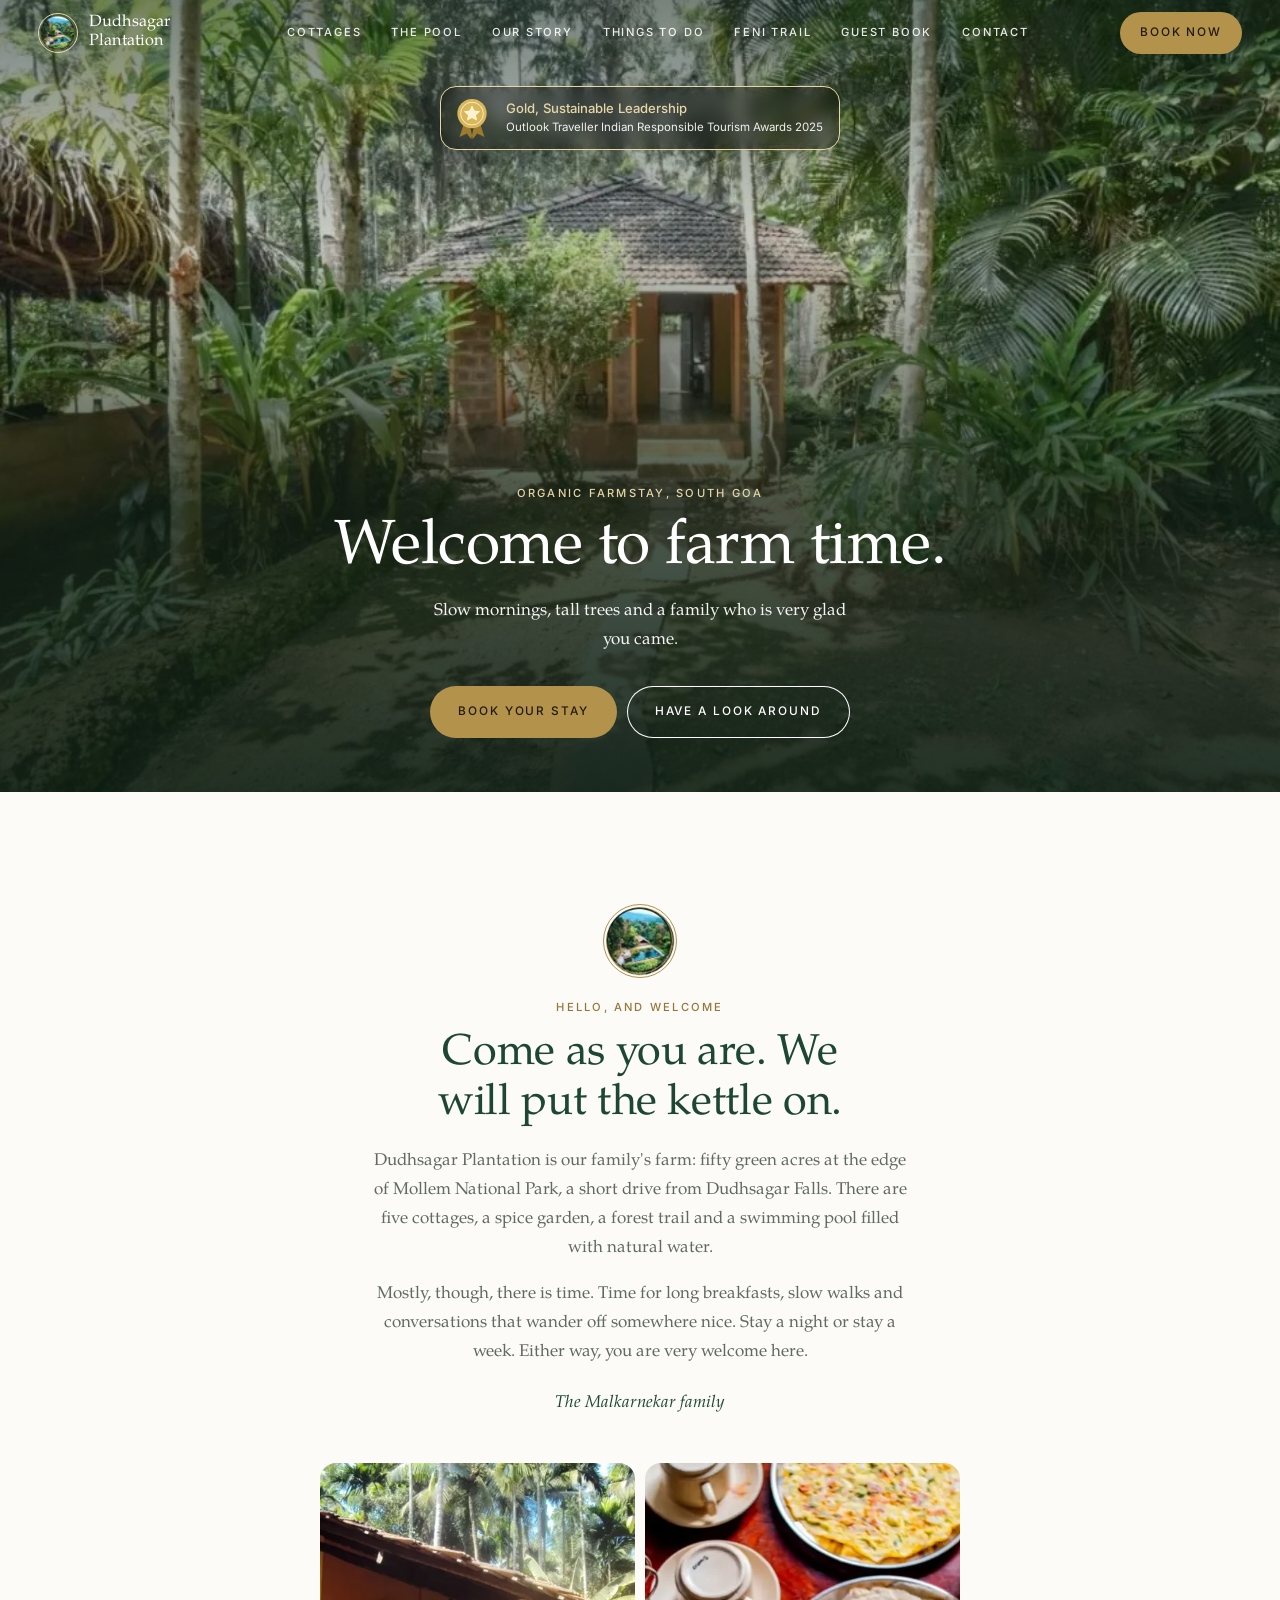
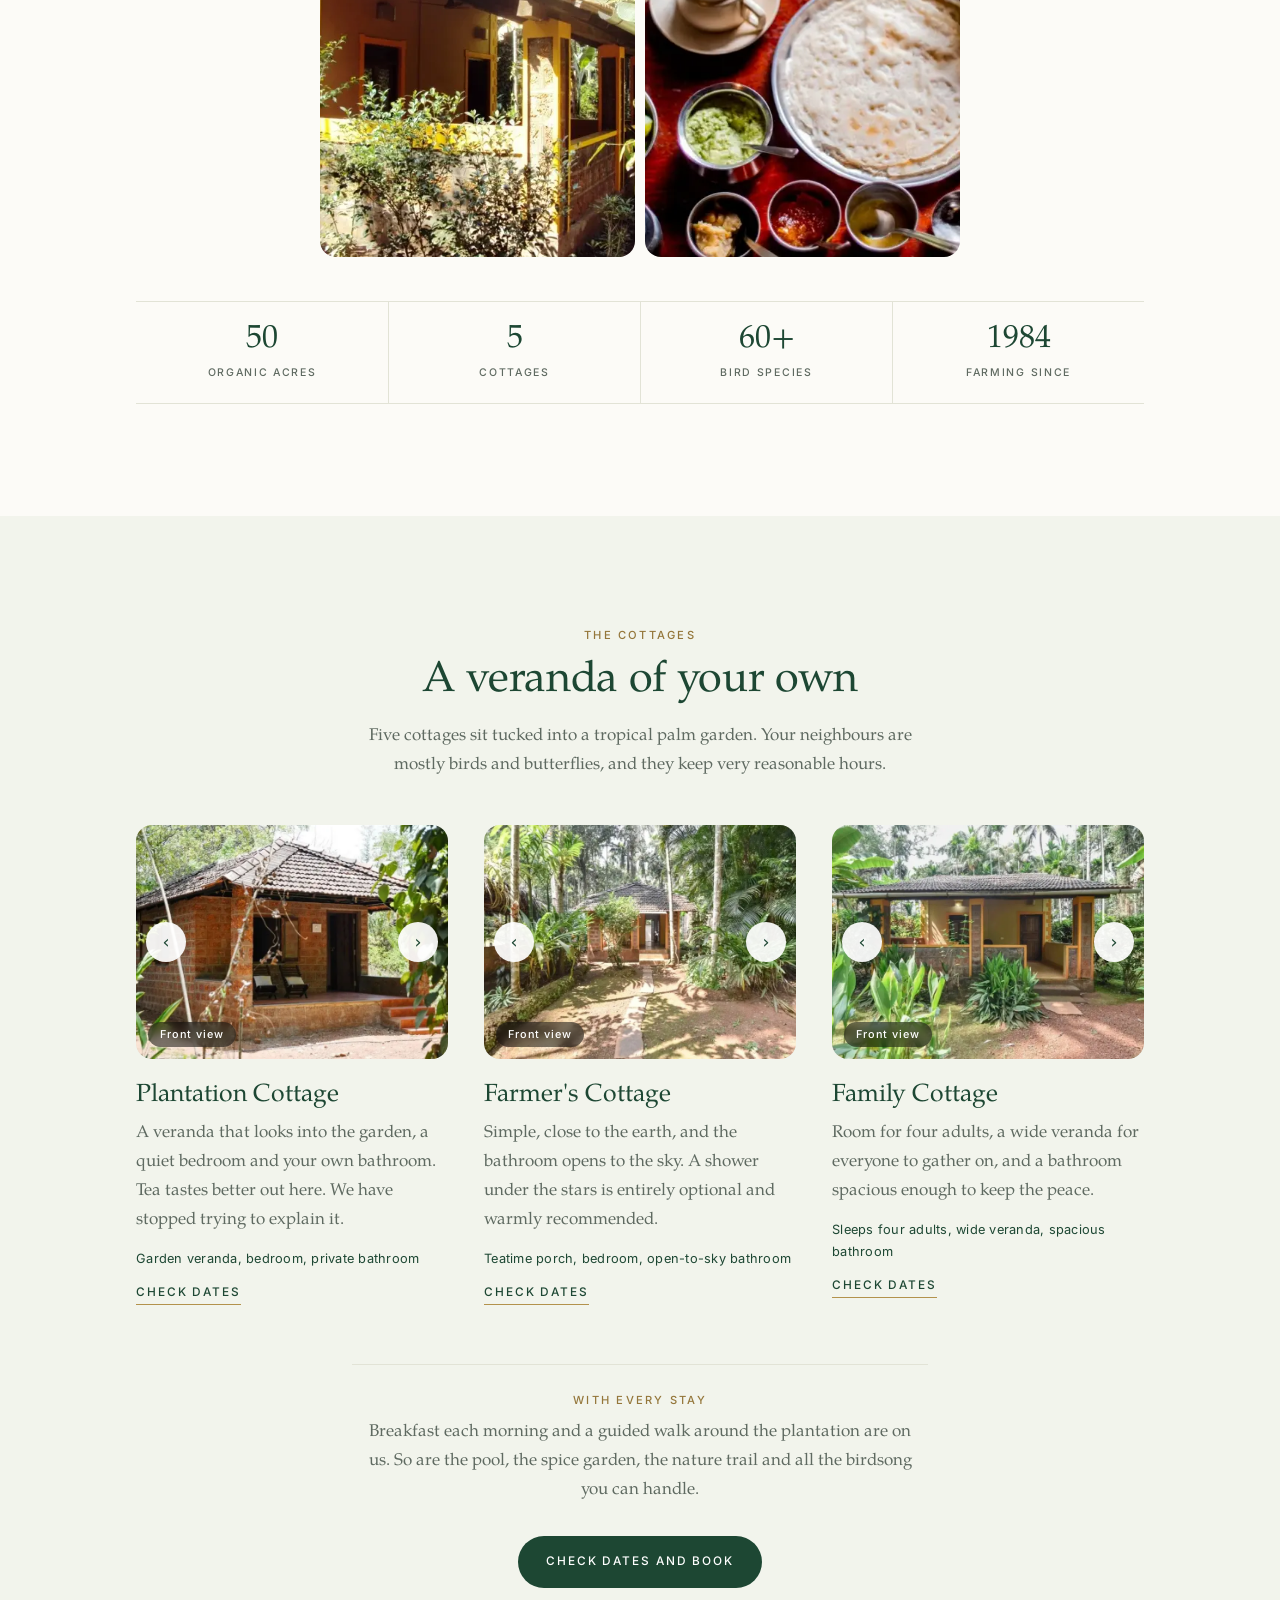
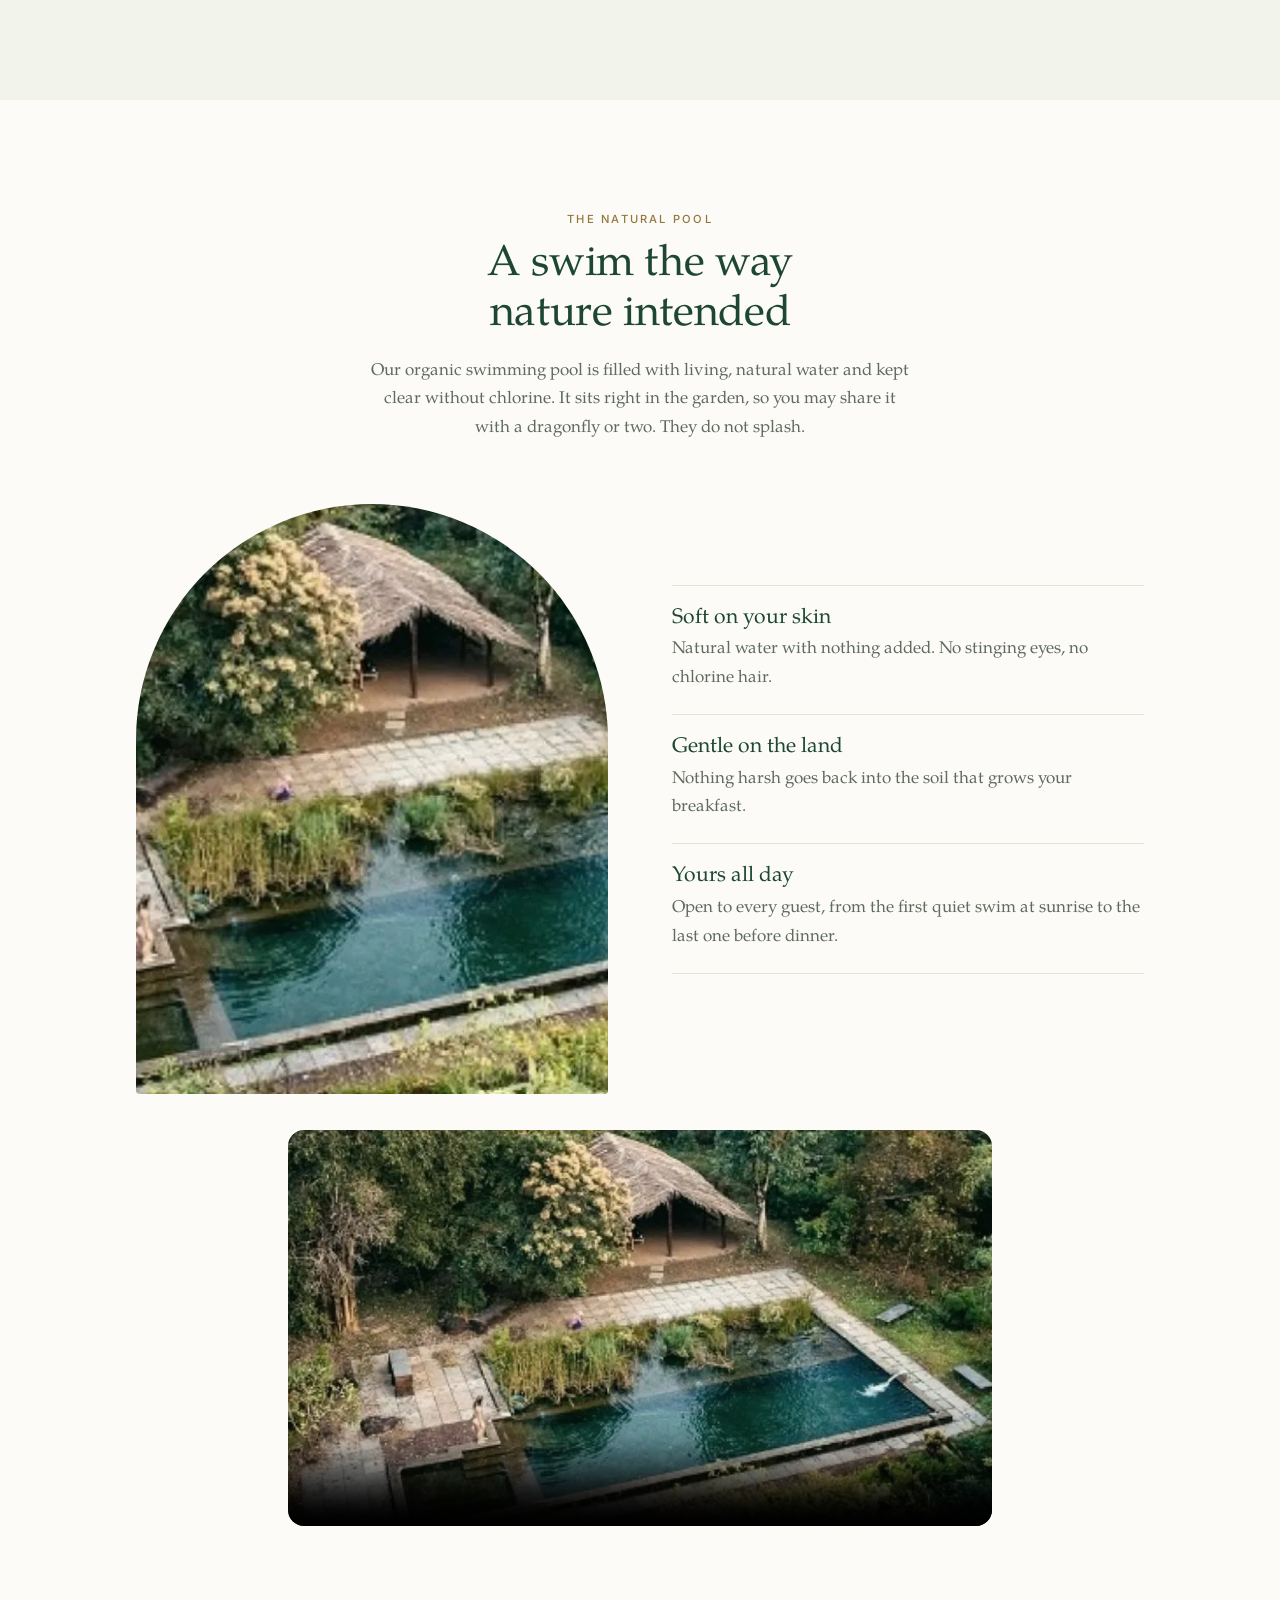
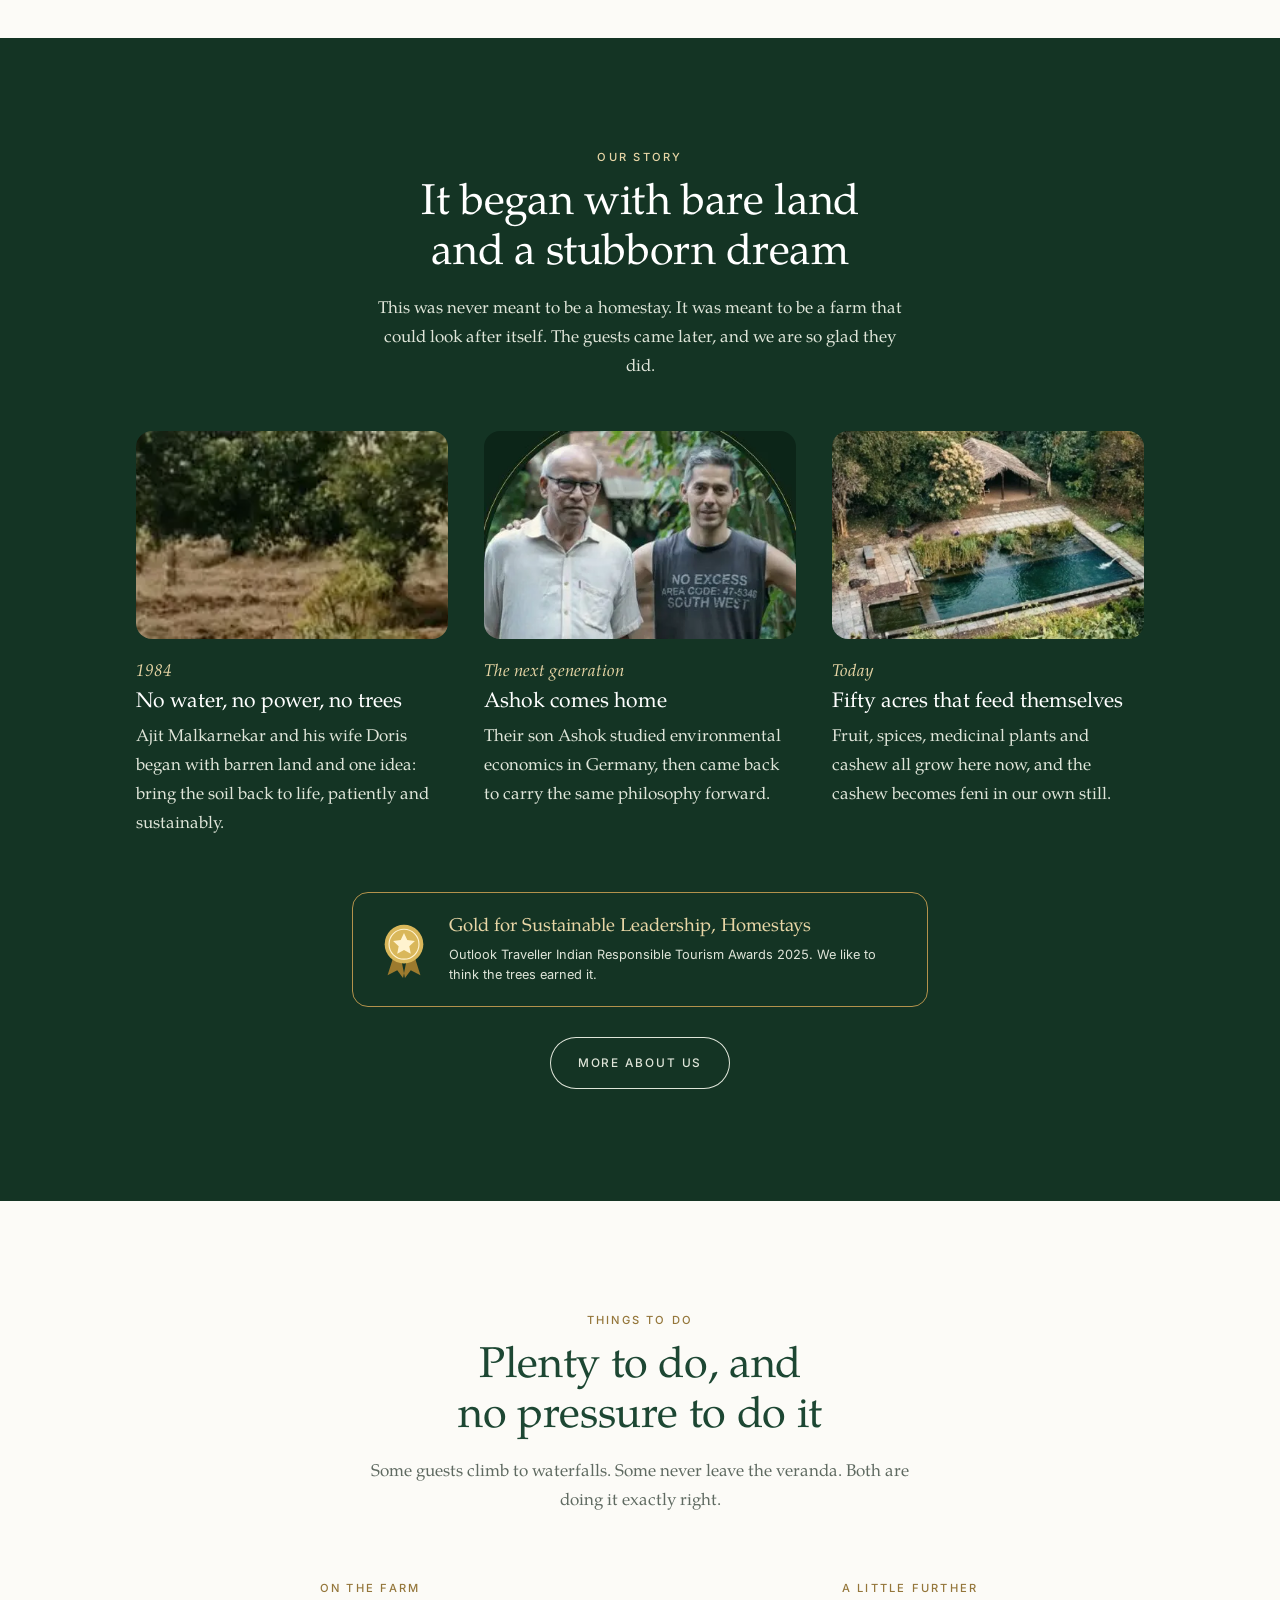
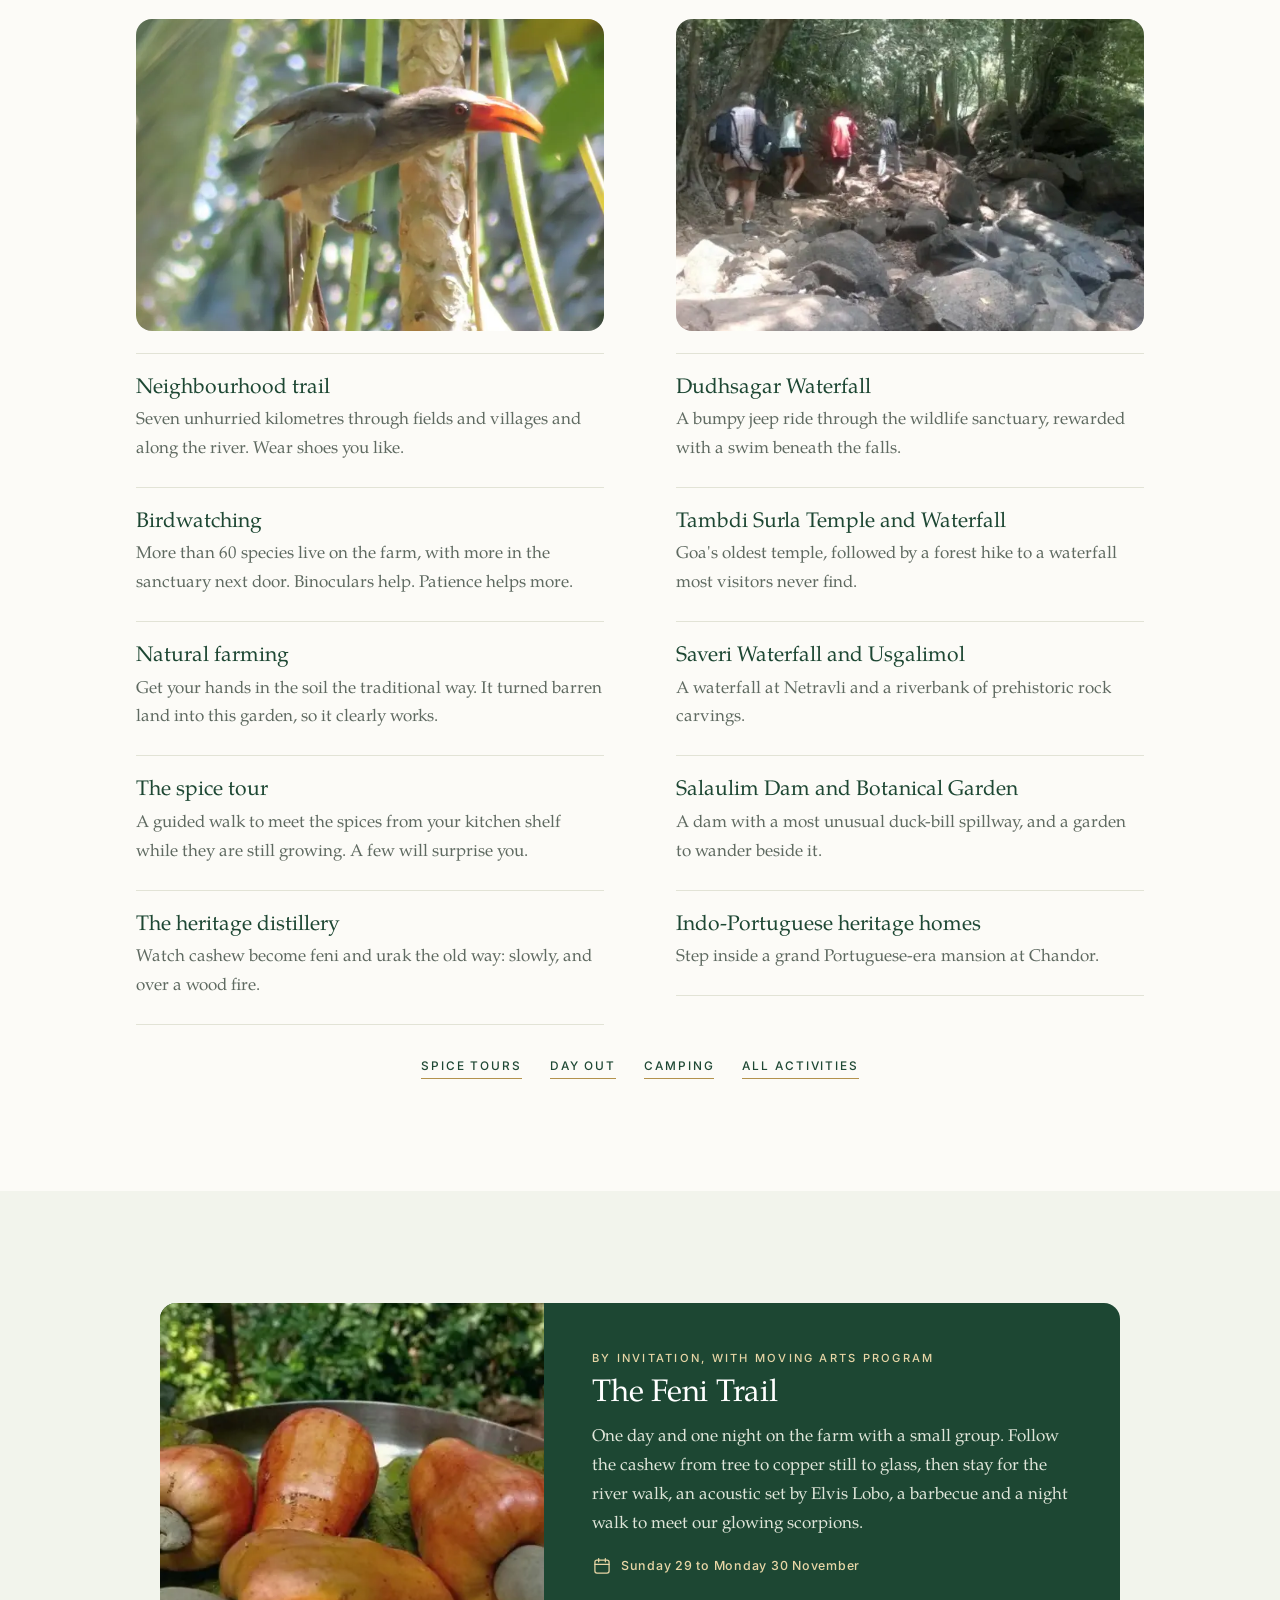
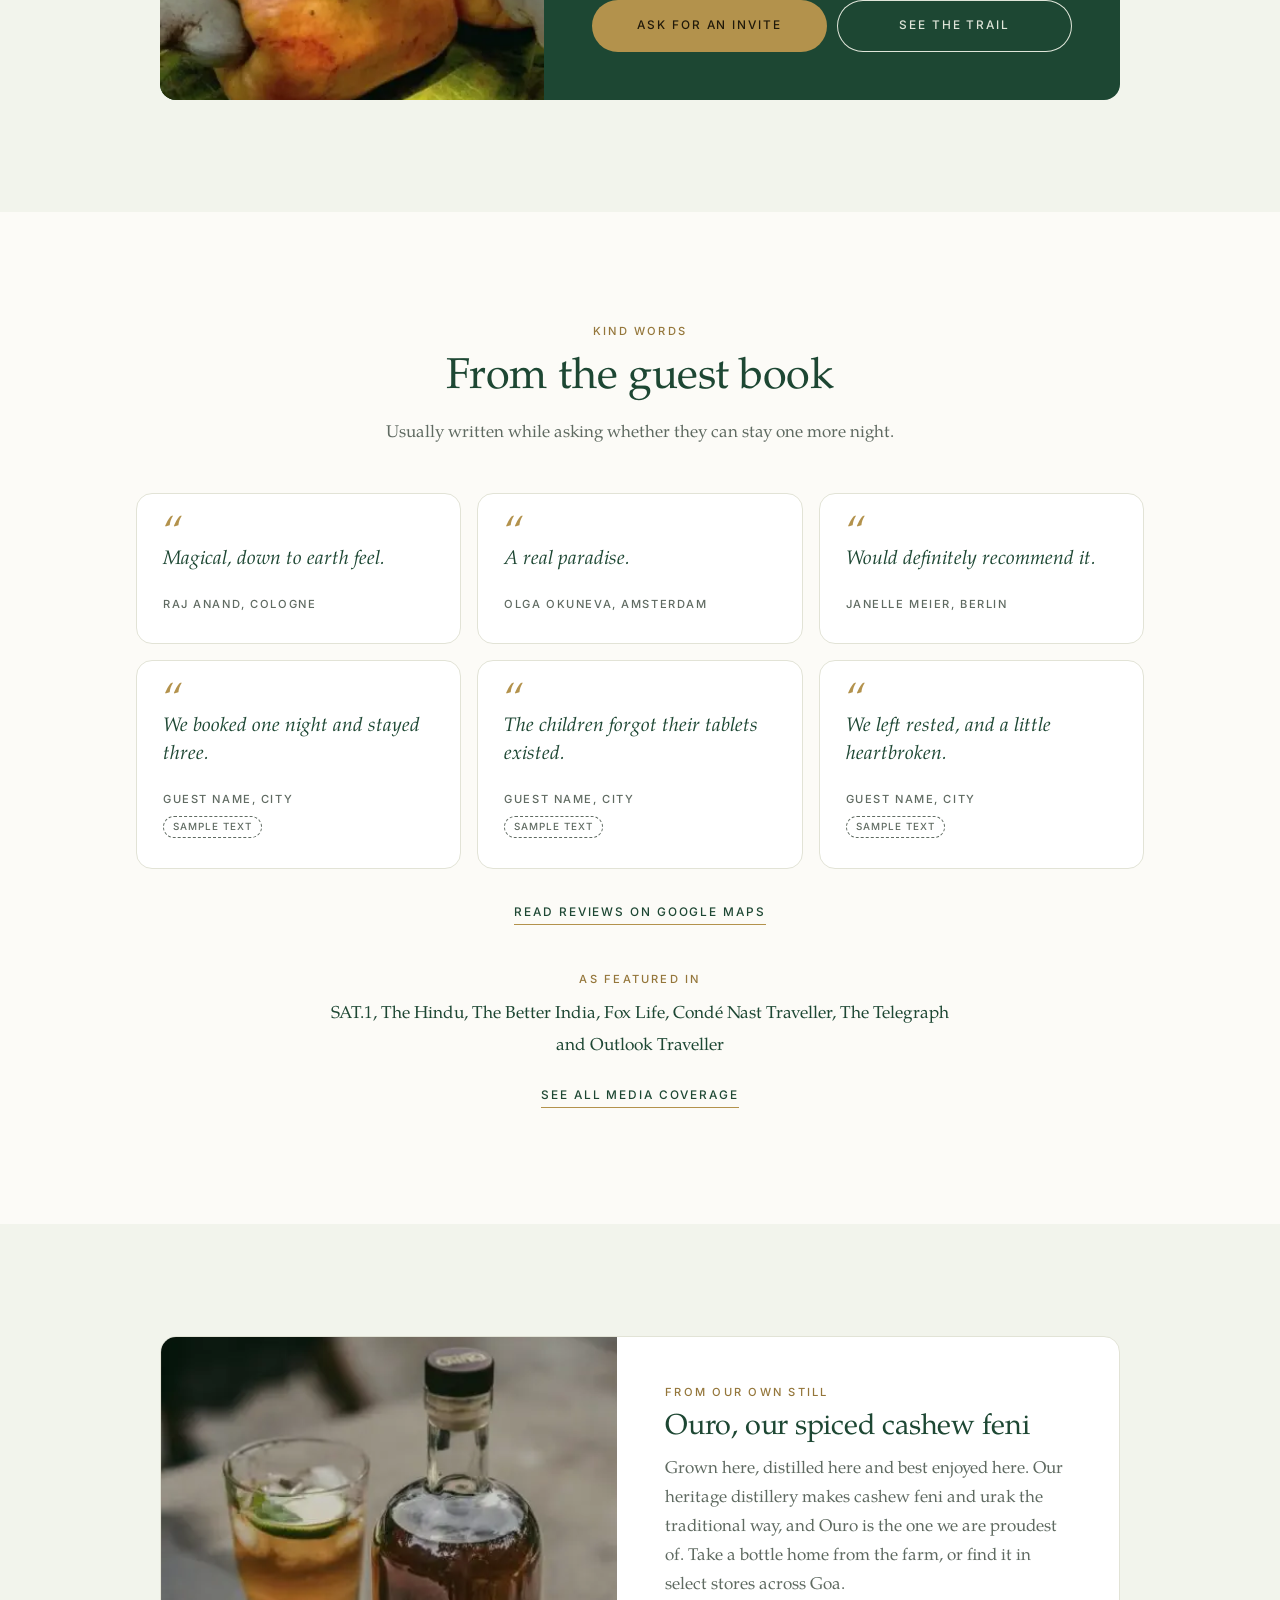
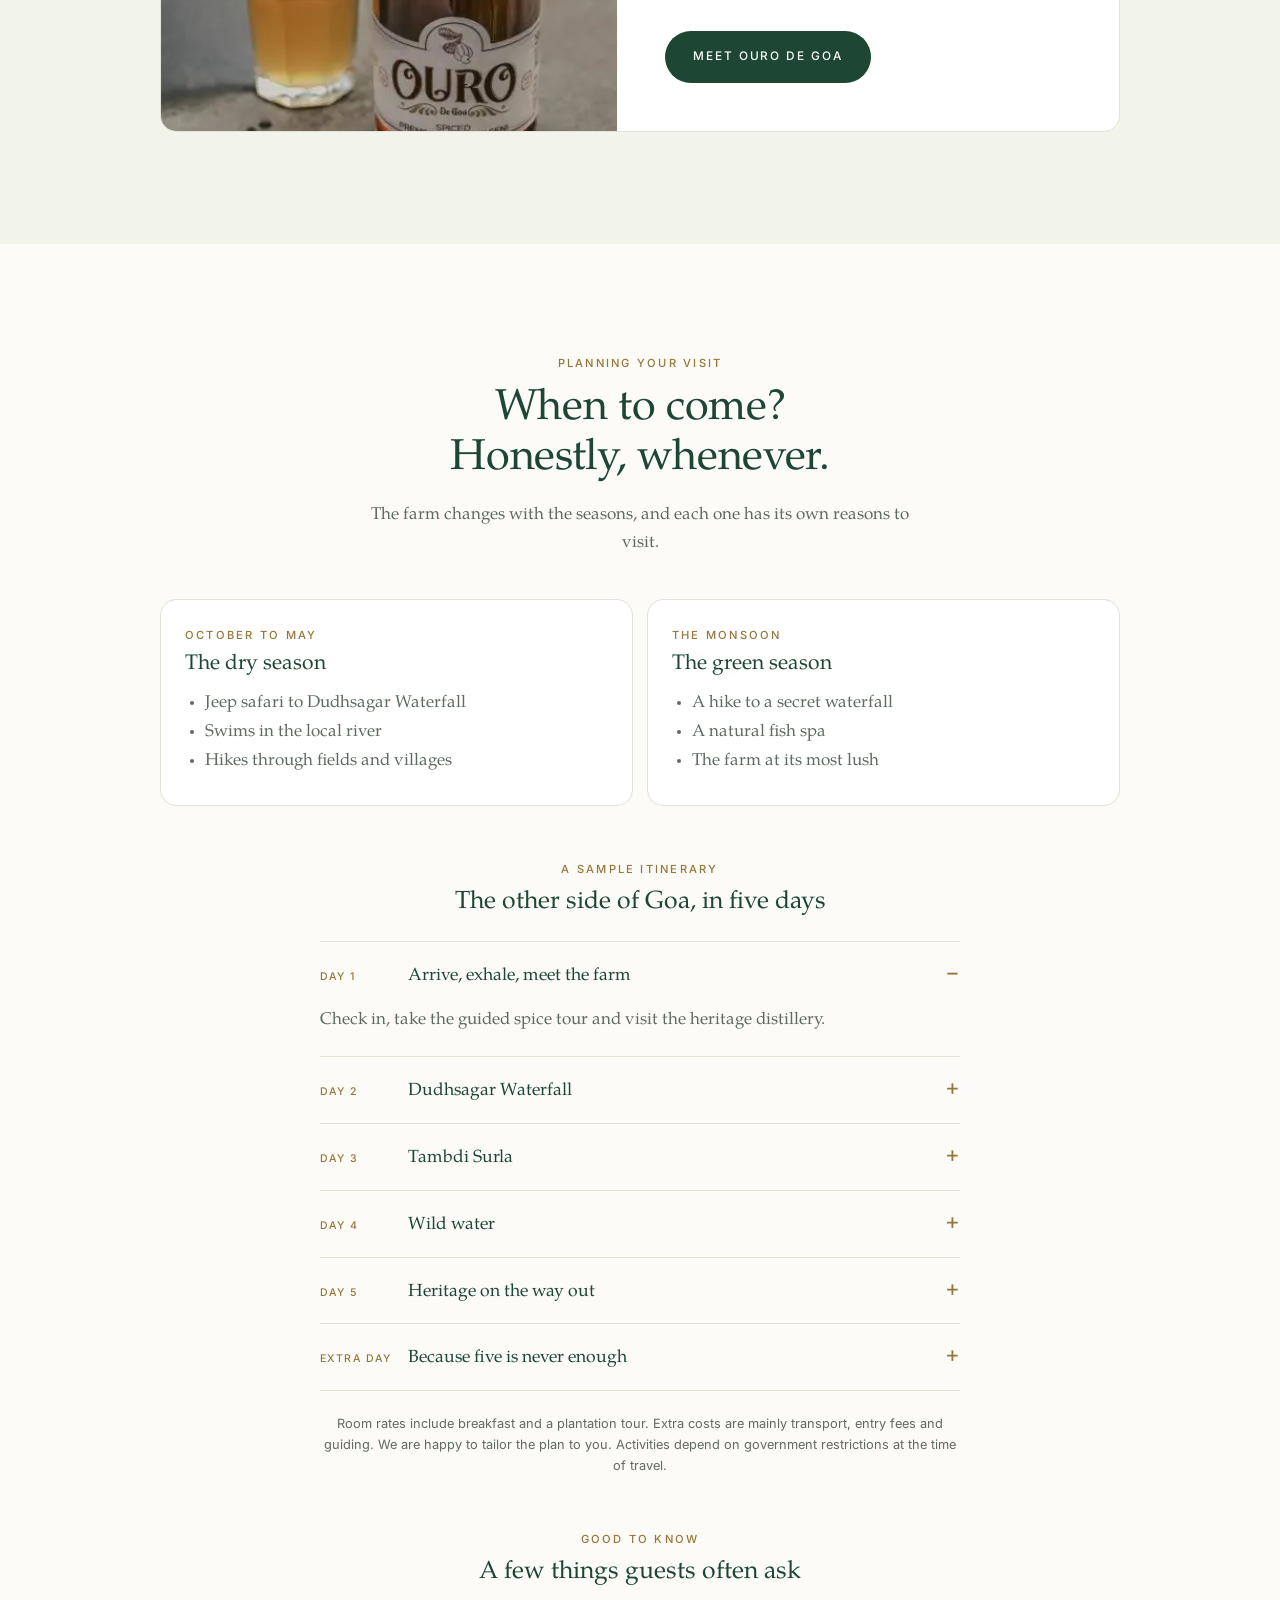
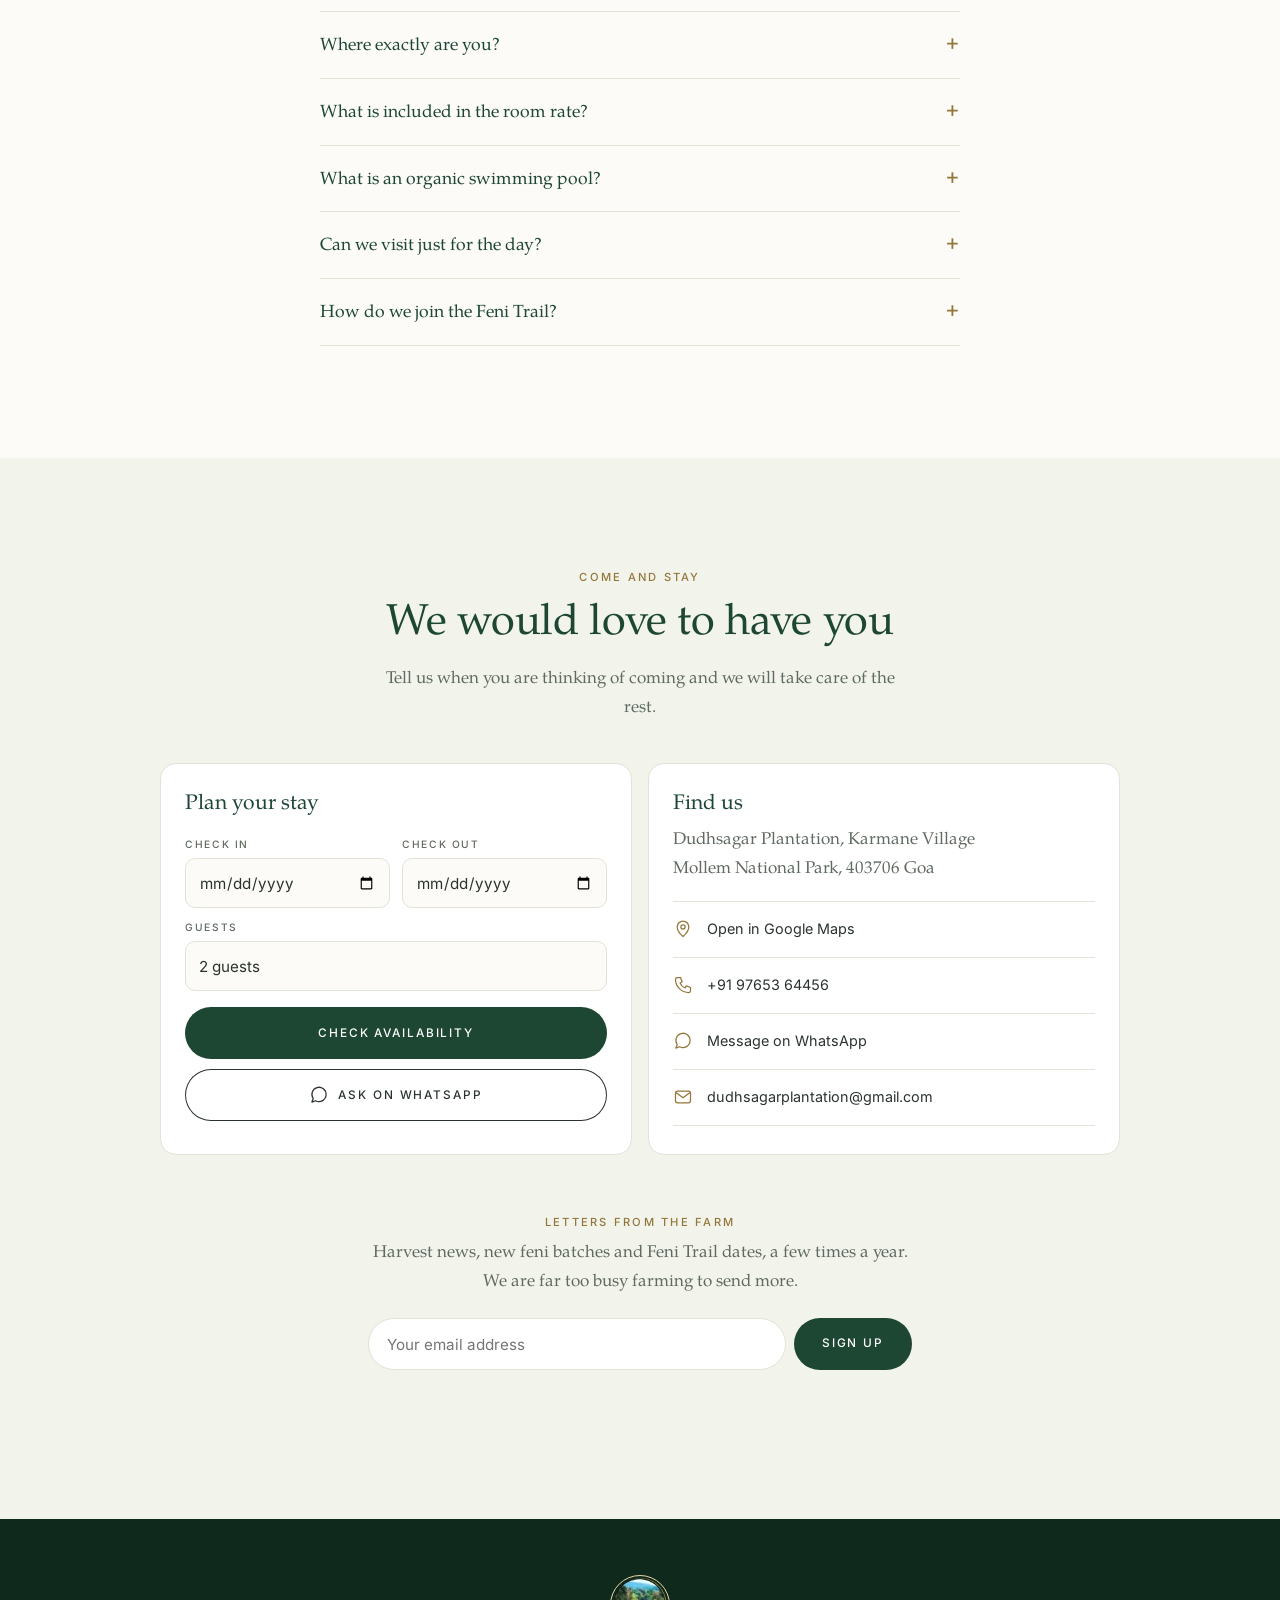
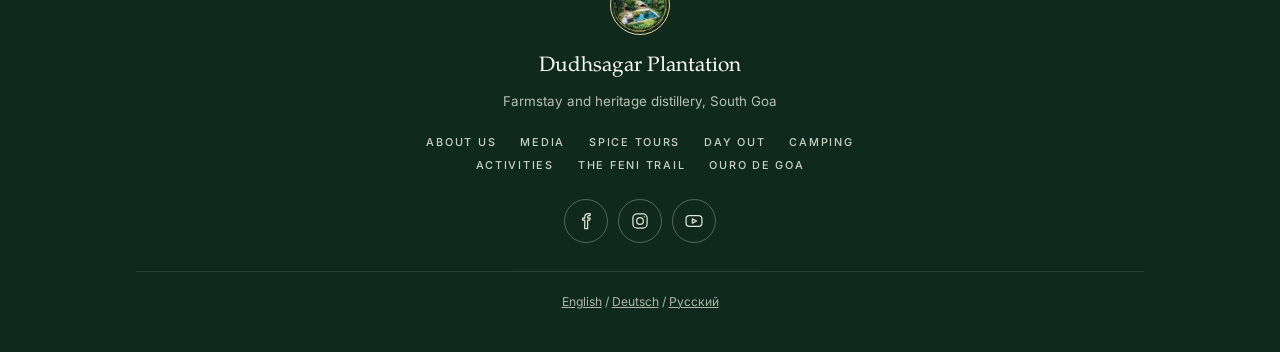
==== index.html @ 5291f99b "Add Dudhsagar Plantation website pitch, option 1 Co-Authored-By: Claude Fable 5.2 <noreply@anthropic" ====
<!DOCTYPE html>
<html lang="en">
<head>
<meta charset="utf-8">
<meta name="viewport" content="width=device-width, initial-scale=1, viewport-fit=cover">
<meta name="theme-color" content="#143424">
<title>Dudhsagar Plantation | Organic Farmstay in South Goa</title>
<meta name="description" content="A family-run organic farmstay at the edge of Mollem National Park, South Goa. Five cottages, a natural swimming pool, a spice garden and a heritage feni distillery. Gold winner, Outlook Traveller Indian Responsible Tourism Awards 2025.">
<style>
@font-face{font-family:"DP Sans";font-weight:400;font-style:normal;font-display:swap;src:url("[data-uri]") format("woff")}
@font-face{font-family:"DP Sans";font-weight:500;font-style:normal;font-display:swap;src:url("[data-uri]") format("woff")}
@font-face{font-family:"DP Serif";font-weight:400;font-style:normal;font-display:swap;src:url("[data-uri]") format("woff")}
@font-face{font-family:"DP Serif";font-weight:400;font-style:italic;font-display:swap;src:url("[data-uri]") format("woff")}
:root{
  --img-pool:url("[data-uri]");
  --img-hero:url("[data-uri]");
  --img-side:url("[data-uri]");
  --img-breakfast:url("[data-uri]");
  --img-hornbill:url("[data-uri]");
  --img-hike:url("[data-uri]");
  --img-spice:url("[data-uri]");
  --img-ouro:url("[data-uri]");
  --img-family:url("[data-uri]");
  --img-land:url("[data-uri]");
  --img-logo:url("[data-uri]");
  --serif:"DP Serif","Palatino Linotype",Palatino,Georgia,serif;
  --paper:#fcfbf7; --tint:#f2f4ec; --tint2:#e7ecdf; --card:#ffffff; --line:#e2e3d6; --text:#2a332d; --soft:#5f6a61; --ink:#1d4733;
  --brand:#1d4733; --gold:#b3924c; --gold-dk:#94763a; --gold-lt:#e8d6a6; --on-gold:#20190a;
  --deep:#143424; --on-deep:#dfe5d9; --bar:#0f2a1c; --trail:#1d4733;
  --shade:linear-gradient(180deg,rgba(10,28,18,.55) 0%,rgba(10,28,18,.22) 30%,rgba(10,28,18,.72) 62%,rgba(10,28,18,.9) 100%);
  --r:16px; --rs:10px; --pill:999px; --arch:999px 999px 16px 16px; --dockr:999px; --dockri:999px;
  --ui:"DP Sans",system-ui,-apple-system,"Segoe UI",Roboto,sans-serif;
}
*{box-sizing:border-box;margin:0}
html{scroll-behavior:smooth;-webkit-text-size-adjust:100%}
body{font-family:var(--serif);font-weight:400;font-size:1.0625rem;line-height:1.7;color:var(--text);background:var(--paper);padding-bottom:calc(78px + env(safe-area-inset-bottom));overflow-x:hidden;-webkit-font-smoothing:antialiased}
img,video{max-width:100%;display:block}
a{color:inherit}
button{font:inherit;color:inherit}
:focus-visible{outline:2px solid var(--gold);outline-offset:3px}

/* ---- type: serif is for reading, sans is for tapping ---- */
h1,h2,h3{font-family:var(--serif);font-weight:400;color:var(--ink);text-wrap:balance}
h1{font-size:clamp(2.1rem,9.6vw,3.9rem);line-height:1.1;letter-spacing:-.01em}
h2{font-size:clamp(1.72rem,7.3vw,2.7rem);line-height:1.16;letter-spacing:-.008em}
h3{font-size:1.32rem;line-height:1.25}
p{max-width:36em}
em,.q{font-style:italic}
.lb{display:block;font:500 .7rem/1.4 var(--ui);letter-spacing:.2em;text-transform:uppercase;color:var(--gold-dk)}
.ui{font-family:var(--ui);font-size:.84rem;line-height:1.5}
.soft{color:var(--soft)}

.wrap{max-width:1080px;margin:0 auto;padding:0 24px}
.sec{padding:76px 0}
@media(min-width:900px){.sec{padding:112px 0}.wrap{padding:0 36px}}
.tint{background:var(--tint)}
.hd{text-align:center;max-width:34rem;margin:0 auto}
.hd h2{margin-top:14px}
.hd p{margin:16px auto 0;color:var(--soft)}
.pic{background-size:cover;background-position:center;background-color:var(--tint)}
svg.i{width:20px;height:20px;flex:none;fill:none;stroke:currentColor;stroke-width:1.5;stroke-linecap:round;stroke-linejoin:round}

.btn{display:inline-flex;align-items:center;justify-content:center;gap:9px;min-height:52px;padding:0 28px;border-radius:var(--pill);border:0;font:500 .74rem/1 var(--ui);letter-spacing:.16em;text-transform:uppercase;text-decoration:none;cursor:pointer;white-space:nowrap}
.b1{background:var(--brand);color:#fff}
.b2{background:var(--gold);color:var(--on-gold)}
.b3{background:transparent;box-shadow:inset 0 0 0 1px currentColor}
.btns{display:flex;flex-wrap:wrap;gap:10px;margin-top:30px}
.btns.c{justify-content:center}
@media(max-width:520px){.btns.stack .btn{flex:1 1 100%}}
.link{font:500 .74rem/1 var(--ui);letter-spacing:.16em;text-transform:uppercase;text-decoration:none;color:var(--brand);border-bottom:1px solid var(--gold);padding-bottom:5px;display:inline-block}

/* header */
.top{position:fixed;top:0;left:0;right:0;z-index:50;transition:background .25s;color:#fff}
.top.solid{background:var(--bar)}
.top .in{display:flex;align-items:center;justify-content:space-between;gap:10px;padding:12px 18px;max-width:1240px;margin:0 auto}
.brand{display:flex;align-items:center;gap:11px;text-decoration:none;font-size:1.02rem;line-height:1.15;color:#fff}
.brand i{width:40px;height:40px;border-radius:50%;flex:none;border:1px solid var(--gold-lt);background:var(--img-logo) center/cover}
.top nav{display:none}
.top nav a{font:500 .7rem var(--ui);letter-spacing:.16em;text-transform:uppercase;text-decoration:none;margin-left:26px;opacity:.9}
.top nav a:hover{color:var(--gold-lt);opacity:1}
.menu{background:rgba(0,0,0,.22);border:1px solid rgba(255,255,255,.55);border-radius:var(--pill);padding:11px 18px;font:500 .7rem/1 var(--ui);letter-spacing:.16em;text-transform:uppercase;cursor:pointer;color:#fff;backdrop-filter:blur(6px)}
.top .btn{display:none;min-height:42px;padding:0 20px}
@media(min-width:1040px){.top nav{display:block}.menu{display:none}.top .btn{display:inline-flex}}
.sheet{position:fixed;inset:0;z-index:60;background:var(--bar);color:#fff;padding:18px 26px 30px;display:none;flex-direction:column;overflow:auto}
.sheet.open{display:flex}
.sheet .x{align-self:flex-end;background:none;border:1px solid rgba(255,255,255,.5);border-radius:var(--pill);padding:11px 18px;font:500 .7rem/1 var(--ui);letter-spacing:.16em;text-transform:uppercase;cursor:pointer}
.sheet a.l{display:block;text-decoration:none;font-size:1.65rem;line-height:1.2;padding:13px 0;border-bottom:1px solid rgba(255,255,255,.12)}
.sheet .btns{margin-top:auto;padding-top:26px}
.sheet .lang{margin-top:18px;opacity:.8}

/* hero */
.hero{position:relative;min-height:88vh;min-height:88svh;display:flex;color:#fff;background:var(--img-hero) center/cover var(--deep)}
.hero::before{content:"";position:absolute;inset:0;background:var(--shade)}
.hero .wrap{position:relative;width:100%;display:flex;flex-direction:column;justify-content:space-between;align-items:center;gap:32px;text-align:center;padding-top:86px;padding-bottom:54px}
.award{display:inline-flex;align-items:center;gap:12px;text-align:left;text-decoration:none;background:rgba(0,0,0,.34);border:1px solid var(--gold-lt);border-radius:var(--r);padding:9px 16px 9px 9px;backdrop-filter:blur(8px);max-width:100%}
.award svg{width:44px;height:44px;flex:none}
.award b{display:block;font:500 .82rem/1.3 var(--ui);color:var(--gold-lt)}
.award span{display:block;font:400 .72rem/1.4 var(--ui);opacity:.92;margin-top:2px}
.hero .lb{color:var(--gold-lt)}
.hero h1{color:#fff;margin:14px 0 14px}
.hero p{margin:0 auto;max-width:25em;opacity:.95}

/* welcome */
.welcome{text-align:center}
.welcome .crest{width:74px;height:74px;border-radius:50%;margin:0 auto 22px;border:1px solid var(--gold);background:var(--img-logo) center/cover}
.welcome p{margin:18px auto 0}
.welcome .sig{margin-top:22px;color:var(--ink);font-style:italic}
.facts{display:grid;grid-template-columns:1fr 1fr;margin:44px auto 0;max-width:40rem;border-top:1px solid var(--line)}
.facts div{padding:22px 8px;border-bottom:1px solid var(--line)}
.facts div:nth-child(even){border-left:1px solid var(--line)}
.facts b{display:block;font-weight:400;font-size:2rem;line-height:1;color:var(--ink)}
.facts span{display:block;margin-top:9px;font:500 .66rem/1.5 var(--ui);letter-spacing:.16em;text-transform:uppercase;color:var(--soft)}
@media(min-width:760px){.facts{grid-template-columns:repeat(4,1fr);max-width:none}.facts div{border-left:1px solid var(--line)}.facts div:first-child{border-left:0}}

/* photo pairs */
.duo{display:grid;grid-template-columns:1fr 1fr;gap:10px;margin:44px auto 0;max-width:40rem}
.duo .pic{aspect-ratio:4/5;border-radius:var(--r)}
.actpic{aspect-ratio:3/2;border-radius:var(--r);margin:22px auto 0;max-width:40rem}

/* cottages */
.cots{display:grid;gap:52px;margin-top:44px}
.gal{position:relative;border-radius:var(--r);overflow:hidden;background:var(--tint2)}
.gal .rail{display:flex;overflow-x:auto;scroll-snap-type:x mandatory;-webkit-overflow-scrolling:touch;scrollbar-width:none}
.gal .rail::-webkit-scrollbar{display:none}
.gal figure{flex:0 0 100%;scroll-snap-align:start;position:relative;aspect-ratio:4/3}
.gal img{width:100%;height:100%;object-fit:cover}
.gal figcaption{position:absolute;left:12px;bottom:12px;background:rgba(0,0,0,.5);color:#fff;font:500 .68rem/1 var(--ui);letter-spacing:.08em;padding:7px 12px;border-radius:99px;backdrop-filter:blur(4px)}
.gal .hint{position:absolute;right:12px;bottom:12px;background:rgba(255,255,255,.9);color:var(--ink);font:500 .64rem/1 var(--ui);letter-spacing:.12em;text-transform:uppercase;padding:7px 11px;border-radius:99px}
.gal .nav{display:none;position:absolute;top:50%;transform:translateY(-50%);width:40px;height:40px;border-radius:50%;border:0;background:rgba(255,255,255,.92);color:var(--ink);cursor:pointer;font:400 1.1rem/1 var(--ui);align-items:center;justify-content:center}
.gal .nav.pv{left:10px}.gal .nav.nx{right:10px}
@media(hover:hover) and (pointer:fine){.gal .nav{display:flex}.gal .hint{display:none}}
.gal.empty .nav{display:none}
.gal.empty{aspect-ratio:16/9;display:flex;align-items:center;justify-content:center;text-align:center;color:var(--soft)}
.gal.empty .rail,.gal.empty .hint{display:none}
.gal .none{display:none}
.gal.empty .none{display:block}
.gal.empty svg{display:block;width:64px;height:64px;margin:0 auto 8px;color:var(--gold-dk);fill:none;stroke:currentColor;stroke-width:1.1;stroke-linecap:round;stroke-linejoin:round}
.cot h3{margin-top:22px;font-size:1.55rem}
.cot p{margin-top:8px;color:var(--soft)}
.cot .feat{margin-top:12px;color:var(--ink);font-family:var(--ui);font-size:.8rem;letter-spacing:.02em}
.cot .link{margin-top:18px}
.incl{margin:56px auto 0;max-width:36rem;text-align:center;padding:28px 6px 0;border-top:1px solid var(--line)}
.incl p{margin:10px auto 0;color:var(--soft)}
@media(min-width:720px){.cots{grid-template-columns:repeat(3,1fr);gap:24px}.cot h3{font-size:1.35rem}}
@media(min-width:1000px){.cots{gap:36px}.cot h3{font-size:1.55rem}}

/* pool */
.poolpic{width:100%;aspect-ratio:4/5;border-radius:var(--arch);margin:40px auto 0;max-width:30rem}
.pts{margin:36px auto 0;max-width:34rem;border-top:1px solid var(--line)}
.pt{padding:20px 0;border-bottom:1px solid var(--line)}
.pt p{color:var(--soft);margin-top:4px}
.vid{margin:36px auto 0;max-width:44rem;border-radius:var(--r);overflow:hidden;background:#000}
.vid video{width:100%;aspect-ratio:16/9;object-fit:cover}
@media(min-width:900px){.poolgrid{display:grid;grid-template-columns:1fr 1fr;gap:64px;align-items:center;margin-top:20px}.poolgrid .pts{margin-top:0}}

/* story */
.story{background:var(--deep);color:var(--on-deep)}
.story h2,.story h3{color:#fff}
.story .lb{color:var(--gold-lt)}
.story .hd p{color:var(--on-deep)}
.tl{margin-top:48px;display:grid;gap:44px}
.tl .pic{aspect-ratio:3/2;border-radius:var(--r)}
.tl .yr{display:block;margin-top:20px;font-style:italic;color:var(--gold-lt)}
.tl h3{margin-top:2px}
.tl p{margin-top:8px}
.prize{display:flex;gap:16px;align-items:center;margin:52px auto 0;max-width:36rem;padding:22px;border:1px solid var(--gold);border-radius:var(--r);text-decoration:none}
.prize svg{width:58px;height:58px;flex:none}
.prize b{display:block;font-weight:400;font-size:1.16rem;line-height:1.3;color:var(--gold-lt)}
.prize span{display:block;font:400 .8rem/1.55 var(--ui);margin-top:6px}
@media(min-width:900px){.tl{grid-template-columns:repeat(3,1fr);gap:36px}}

/* lists */
.sub{margin-top:56px;text-align:center}
.rows{margin:22px auto 0;max-width:40rem;border-top:1px solid var(--line)}
.row{padding:22px 0;border-bottom:1px solid var(--line)}
.row p{color:var(--soft);margin-top:5px}
@media(min-width:900px){.cols{display:grid;grid-template-columns:1fr 1fr;gap:72px}.cols .sub{margin-top:64px}}

/* feni trail */
.trail{background:var(--trail);color:var(--on-deep);border-radius:var(--r);overflow:hidden;display:grid;max-width:60rem;margin:0 auto}
.trail .pic{height:168px}
.trail .t{padding:28px 24px 32px}
.trail .lb{color:var(--gold-lt)}
.trail h2{color:#fff;margin-top:10px;font-size:1.95rem}
.trail p{margin-top:12px}
.trail .when{margin-top:16px;font:500 .78rem/1.5 var(--ui);letter-spacing:.06em;color:var(--gold-lt);display:flex;gap:9px;align-items:center}
.trail .btns{margin-top:24px}
.trail .btn{flex:1 1 150px;padding:0 14px}
@media(min-width:800px){.trail{grid-template-columns:.8fr 1.2fr}.trail .pic{height:100%;min-height:340px}.trail .t{padding:48px}}

/* guest book */
.book-rail{display:flex;gap:14px;overflow-x:auto;scroll-snap-type:x mandatory;-webkit-overflow-scrolling:touch;scrollbar-width:none;padding:2px 24px 6px;margin:40px -24px 0}
.book-rail::-webkit-scrollbar{display:none}
.guest{flex:0 0 82%;max-width:340px;scroll-snap-align:center;background:var(--card);border:1px solid var(--line);border-radius:var(--r);padding:30px 26px;display:flex;flex-direction:column}
.guest .mk{font-size:2.6rem;line-height:.6;color:var(--gold);height:22px}
.guest q{display:block;quotes:none;font-style:italic;font-size:1.22rem;line-height:1.45;color:var(--ink);margin-bottom:22px}
.guest .who{margin-top:auto;font:500 .7rem/1.5 var(--ui);letter-spacing:.14em;text-transform:uppercase;color:var(--soft)}
.guest .tag{display:inline-block;margin-top:8px;font:500 .62rem/1 var(--ui);letter-spacing:.1em;text-transform:uppercase;color:var(--soft);border:1px dashed var(--soft);border-radius:99px;padding:5px 9px}
.press{text-align:center;margin-top:44px}
.press p{margin:10px auto 0;color:var(--ink);font-size:1.08rem;line-height:1.9}
@media(min-width:900px){.book-rail{display:grid;grid-template-columns:repeat(3,1fr);gap:16px;overflow:visible;margin:44px 0 0;padding:0}.guest{max-width:none}}

/* ouro */
.ouro{display:grid;border-radius:var(--r);overflow:hidden;background:var(--card);border:1px solid var(--line);max-width:60rem;margin:0 auto}
.ouro .pic{aspect-ratio:16/10}
.ouro .t{padding:28px 24px 32px}
.ouro h2{margin-top:10px;font-size:1.8rem}
.ouro p{margin-top:12px;color:var(--soft)}
@media(min-width:800px){.ouro{grid-template-columns:1fr 1.1fr;align-items:center}.ouro .pic{aspect-ratio:auto;height:100%;min-height:320px}.ouro .t{padding:48px}}

/* planning */
.seasons{display:grid;gap:14px;margin:40px auto 0;max-width:60rem}
.season{border-radius:var(--r);padding:28px 24px;background:var(--card);border:1px solid var(--line)}
.season h3{margin-top:8px}
.season ul{margin:12px 0 0;padding-left:20px;color:var(--soft)}
@media(min-width:800px){.seasons{grid-template-columns:1fr 1fr}}
.acc{margin:22px auto 0;max-width:40rem;border-top:1px solid var(--line)}
details{border-bottom:1px solid var(--line)}
summary{list-style:none;cursor:pointer;display:flex;align-items:baseline;gap:14px;padding:19px 0;font-size:1.1rem;line-height:1.35;color:var(--ink)}
summary::-webkit-details-marker{display:none}
summary i{font:500 .66rem/1 var(--ui);font-style:normal;letter-spacing:.14em;text-transform:uppercase;color:var(--gold-dk);min-width:7em;white-space:nowrap}
summary::after{content:"+";margin-left:auto;padding-left:12px;font:300 1.4rem/1 var(--ui);color:var(--gold-dk)}
details[open] summary::after{content:"\2212"}
details p{padding:0 0 20px;color:var(--soft)}
.note{margin:22px auto 0;max-width:40rem;font:400 .8rem/1.65 var(--ui);color:var(--soft);text-align:center}

/* come and stay */
.stay{display:grid;gap:16px;margin:40px auto 0;max-width:60rem}
.box{background:var(--card);border:1px solid var(--line);border-radius:var(--r);padding:28px 24px}
.fields{display:grid;grid-template-columns:1fr 1fr;gap:12px;margin-top:18px}
.fields label{display:block;min-width:0;font:500 .64rem/1.4 var(--ui);letter-spacing:.16em;text-transform:uppercase;color:var(--soft)}
.fields label.w{grid-column:1/-1}
.fields input,.fields select{width:100%;min-width:0;max-width:100%;-webkit-appearance:none;appearance:none;margin-top:7px;min-height:50px;padding:0 13px;font:400 .95rem var(--ui);letter-spacing:0;text-transform:none;color:var(--text);background:var(--paper);border:1px solid var(--line);border-radius:var(--rs)}
.box .btns{margin-top:16px}
.box .btns .btn{flex:1 1 170px}
.box address{font-style:normal;margin-top:8px;color:var(--soft)}
.clist{margin-top:16px;border-top:1px solid var(--line)}
.clist a{display:flex;align-items:center;gap:14px;min-height:56px;border-bottom:1px solid var(--line);text-decoration:none;font-family:var(--ui);font-size:.9rem;word-break:break-word}
.clist svg{color:var(--gold-dk)}
.news{text-align:center;margin:60px auto 0;max-width:34rem}
.news p{margin:10px auto 0;color:var(--soft)}
.news form{display:flex;flex-wrap:wrap;gap:8px;margin-top:20px}
.news input{flex:1 1 200px;min-width:0;min-height:52px;padding:0 18px;border-radius:var(--pill);border:1px solid var(--line);font:400 .95rem var(--ui);background:var(--card);color:var(--text)}
.news output{display:block;min-height:1.6em;margin-top:10px;color:var(--brand)}
@media(min-width:900px){.stay{grid-template-columns:1fr 1fr}}

footer{background:var(--bar);color:var(--on-deep);padding:56px 0 40px;text-align:center}
footer .crest{width:60px;height:60px;border-radius:50%;margin:0 auto 14px;border:1px solid var(--gold-lt);background:var(--img-logo) center/cover}
footer .nm{font-size:1.3rem;color:#fff}
.flinks{display:flex;flex-wrap:wrap;justify-content:center;gap:12px 24px;margin:26px auto 0;max-width:30rem}
.flinks a{font:500 .68rem/1 var(--ui);letter-spacing:.16em;text-transform:uppercase;text-decoration:none;opacity:.9}
.soc{display:flex;justify-content:center;gap:10px;margin-top:28px}
.soc a{display:grid;place-items:center;width:44px;height:44px;border-radius:50%;border:1px solid rgba(255,255,255,.28)}
.legal{margin-top:28px;padding-top:20px;border-top:1px solid rgba(255,255,255,.14);font:400 .76rem/1.7 var(--ui);opacity:.75}

/* dock */
.dock{position:fixed;z-index:45;left:12px;right:12px;bottom:calc(12px + env(safe-area-inset-bottom));display:grid;grid-template-columns:1fr 50px 50px;gap:6px;background:var(--bar);padding:6px;border-radius:var(--dockr);box-shadow:0 14px 36px -12px rgba(0,0,0,.6);border:1px solid rgba(255,255,255,.12);max-width:460px;margin:0 auto}
.dock a{display:flex;align-items:center;justify-content:center;min-height:48px;border-radius:var(--dockri);font:500 .72rem/1 var(--ui);letter-spacing:.16em;text-transform:uppercase;text-decoration:none;color:#fff;background:rgba(255,255,255,.1)}
.dock a.p{background:var(--gold);color:var(--on-gold)}
@media(min-width:1040px){.dock{display:none}body{padding-bottom:0}}
@media(prefers-reduced-motion:reduce){html{scroll-behavior:auto}.top{transition:none}}
</style>
</head>
<body>

<svg width="0" height="0" style="position:absolute" aria-hidden="true">
  <symbol id="pin" viewBox="0 0 24 24"><path d="M12 21s7-6.2 7-11.5a7 7 0 0 0-14 0C5 14.8 12 21 12 21Z"/><circle cx="12" cy="9.5" r="2.5"/></symbol>
  <symbol id="cal" viewBox="0 0 24 24"><rect x="3.5" y="5" width="17" height="15.5" rx="2.5"/><path d="M3.5 10h17M8 3v4m8-4v4"/></symbol>
  <symbol id="phone" viewBox="0 0 24 24"><path d="M5 3h4l2 5-2.5 1.5a11 11 0 0 0 6 6L16 13l5 2v4a2 2 0 0 1-2 2A16 16 0 0 1 3 5a2 2 0 0 1 2-2Z"/></symbol>
  <symbol id="chat" viewBox="0 0 24 24"><path d="M20.5 11.5a8.5 8.5 0 0 1-12.6 7.4L3.5 20.5l1.6-4.3A8.5 8.5 0 1 1 20.5 11.5Z"/></symbol>
  <symbol id="mail" viewBox="0 0 24 24"><rect x="3" y="5" width="18" height="14" rx="2.5"/><path d="m4 7 8 6 8-6"/></symbol>
  <symbol id="fb" viewBox="0 0 24 24"><path d="M14 8.5V7c0-1 .5-1.5 1.5-1.5H17V3h-2.5C12 3 10.5 4.5 10.5 7v1.5H8V11h2.5v10H14V11h2.5l.5-2.5H14Z"/></symbol>
  <symbol id="ig" viewBox="0 0 24 24"><rect x="3.5" y="3.5" width="17" height="17" rx="5"/><circle cx="12" cy="12" r="4"/><path d="M17.2 6.8h.01"/></symbol>
  <symbol id="yt" viewBox="0 0 24 24"><rect x="2.5" y="5.5" width="19" height="13" rx="4"/><path d="m10 9.5 5 2.5-5 2.5v-5Z"/></symbol>
  <symbol id="hut" viewBox="0 0 84 84"><path d="M10 44 42 18l32 26M17 40v28h50V40M36 68V50h12v18M6 68h72M60 26c2-8 8-12 14-12-1 6-5 11-11 13M24 26c-2-8-8-12-14-12 1 6 5 11 11 13"/></symbol>
  <symbol id="medal" viewBox="0 0 60 60">
    <path d="M20 34 13 56l10-5 6 8 4-20Zm20 0 7 22-10-5-6 8-4-20Z" fill="#9c7a2e"/>
    <circle cx="30" cy="24" r="20" fill="#d9b75a"/><circle cx="30" cy="24" r="15.5" fill="none" stroke="#fff3cf" stroke-width="1.2"/>
    <path d="m30 12.5 3.4 7.2 7.9 1-5.8 5.4 1.5 7.8L30 30l-7 3.9 1.5-7.8-5.8-5.4 7.9-1Z" fill="#fff3cf"/>
  </symbol>
</svg>

<header class="top" id="topbar">
  <div class="in">
    <a class="brand" href="#top"><i></i><span>Dudhsagar<br>Plantation</span></a>
    <nav aria-label="Main">
      <a href="#cottages">Cottages</a>
      <a href="#pool">The pool</a>
      <a href="#story">Our story</a>
      <a href="#activities">Things to do</a>
      <a href="#feni-trail">Feni Trail</a>
      <a href="#guests">Guest book</a>
      <a href="#contact">Contact</a>
    </nav>
    <a class="btn b2" href="https://live.ipms247.com/booking/book-rooms-dudhsagarplantation" target="_blank" rel="noopener">Book now</a>
    <button class="menu" id="openMenu" aria-haspopup="dialog" aria-controls="sheet">Menu</button>
  </div>
</header>

<div class="sheet" id="sheet" role="dialog" aria-modal="true" aria-label="Menu">
  <button class="x" id="closeMenu">Close</button>
  <a class="l" href="#welcome">Welcome</a>
  <a class="l" href="#cottages">The cottages</a>
  <a class="l" href="#pool">The natural pool</a>
  <a class="l" href="#story">Our story</a>
  <a class="l" href="#activities">Things to do</a>
  <a class="l" href="#feni-trail">The Feni Trail</a>
  <a class="l" href="#guests">Guest book</a>
  <a class="l" href="#planning">Planning your visit</a>
  <a class="l" href="#contact">Come and stay</a>
  <div class="btns stack">
    <a class="btn b2" href="https://live.ipms247.com/booking/book-rooms-dudhsagarplantation" target="_blank" rel="noopener">Book your stay</a>
    <a class="btn b3" href="tel:+919765364456"><svg class="i"><use href="#phone"/></svg>Call the farm</a>
  </div>
  <p class="lang ui"><a href="https://dudhsagarplantation.com/">English</a> / <a href="https://dudhsagarplantation.com/de/urlaub-auf-biohof" lang="de">Deutsch</a> / <a href="https://dudhsagarplantation.com/ru/farm-%d0%be%d1%82%d0%b4%d1%8b%d1%85-%d0%b3%d0%be%d0%b0" lang="ru">Русский</a></p>
</div>

<main id="top">

<section class="hero">
  <div class="wrap">
    <a class="award" href="https://www.outlooktraveller.com/irta/2025" target="_blank" rel="noopener">
      <svg aria-hidden="true"><use href="#medal"/></svg>
      <div><b>Gold, Sustainable Leadership</b><span>Outlook Traveller Indian Responsible Tourism Awards 2025</span></div>
    </a>
    <div>
      <span class="lb">Organic farmstay, South Goa</span>
      <h1>Welcome to farm time.</h1>
      <p>Slow mornings, tall trees and a family who is very glad you came.</p>
      <div class="btns c stack">
        <a class="btn b2" href="https://live.ipms247.com/booking/book-rooms-dudhsagarplantation" target="_blank" rel="noopener">Book your stay</a>
        <a class="btn b3" href="#welcome">Have a look around</a>
      </div>
    </div>
  </div>
</section>

<section class="sec welcome" id="welcome">
  <div class="wrap">
    <div class="crest" role="img" aria-label="Dudhsagar Plantation"></div>
    <div class="hd">
      <span class="lb">Hello, and welcome</span>
      <h2>Come as you are. We will put the kettle on.</h2>
      <p>Dudhsagar Plantation is our family's farm: fifty green acres at the edge of Mollem National Park, a short drive from Dudhsagar Falls. There are five cottages, a spice garden, a forest trail and a swimming pool filled with natural water.</p>
      <p>Mostly, though, there is time. Time for long breakfasts, slow walks and conversations that wander off somewhere nice. Stay a night or stay a week. Either way, you are very welcome here.</p>
      <p class="sig">The Malkarnekar family</p>
    </div>
    <div class="duo">
      <div class="pic" style="background-image:var(--img-side)" role="img" aria-label="A cottage among the palms at Dudhsagar Plantation"></div>
      <div class="pic" style="background-image:var(--img-breakfast)" role="img" aria-label="Breakfast on the farm: dosas, chutneys, fruit and coffee"></div>
    </div>
    <div class="facts">
      <div><b>50</b><span>Organic acres</span></div>
      <div><b>5</b><span>Cottages</span></div>
      <div><b>60+</b><span>Bird species</span></div>
      <div><b>1984</b><span>Farming since</span></div>
    </div>
  </div>
</section>

<section class="sec tint" id="cottages">
  <div class="wrap">
    <div class="hd">
      <span class="lb">The cottages</span>
      <h2>A veranda of your own</h2>
      <p>Five cottages sit tucked into a tropical palm garden. Your neighbours are mostly birds and butterflies, and they keep very reasonable hours.</p>
    </div>
    <div class="cots">
      <article class="cot">
        <div class="gal"><div class="rail" tabindex="0" aria-label="Plantation Cottage photos"><figure><img decoding="async" src="[data-uri]" alt="Plantation Cottage: Front view"><figcaption>Front view</figcaption></figure><figure><img decoding="async" src="[data-uri]" alt="Plantation Cottage: The veranda"><figcaption>The veranda</figcaption></figure><figure><img decoding="async" src="[data-uri]" alt="Plantation Cottage: Bedroom"><figcaption>Bedroom</figcaption></figure><figure><img decoding="async" src="[data-uri]" alt="Plantation Cottage: Bathroom"><figcaption>Bathroom</figcaption></figure></div><span class="hint">Swipe</span>
          <div class="none"><svg aria-hidden="true"><use href="#hut"/></svg><span class="ui">Photos of the Plantation Cottage</span></div></div>
        <h3>Plantation Cottage</h3><p>A veranda that looks into the garden, a quiet bedroom and your own bathroom. Tea tastes better out here. We have stopped trying to explain it.</p><p class="feat">Garden veranda, bedroom, private bathroom</p>
        <a class="link" href="https://live.ipms247.com/booking/book-rooms-dudhsagarplantation" target="_blank" rel="noopener">Check dates</a>
      </article>
      <article class="cot">
        <div class="gal"><div class="rail" tabindex="0" aria-label="Farmer's Cottage photos"><figure><img decoding="async" src="[data-uri]" alt="Farmer's Cottage: Front view"><figcaption>Front view</figcaption></figure><figure><img decoding="async" src="[data-uri]" alt="Farmer's Cottage: Teatime"><figcaption>Teatime</figcaption></figure><figure><img decoding="async" src="[data-uri]" alt="Farmer's Cottage: Bedroom"><figcaption>Bedroom</figcaption></figure><figure><img decoding="async" src="[data-uri]" alt="Farmer's Cottage: Open-to-sky bathroom"><figcaption>Open-to-sky bathroom</figcaption></figure></div><span class="hint">Swipe</span>
          <div class="none"><svg aria-hidden="true"><use href="#hut"/></svg><span class="ui">Photos of the Farmer's Cottage</span></div></div>
        <h3>Farmer's Cottage</h3><p>Simple, close to the earth, and the bathroom opens to the sky. A shower under the stars is entirely optional and warmly recommended.</p><p class="feat">Teatime porch, bedroom, open-to-sky bathroom</p>
        <a class="link" href="https://live.ipms247.com/booking/book-rooms-dudhsagarplantation" target="_blank" rel="noopener">Check dates</a>
      </article>
      <article class="cot">
        <div class="gal"><div class="rail" tabindex="0" aria-label="Family Cottage photos"><figure><img decoding="async" src="[data-uri]" alt="Family Cottage: Front view"><figcaption>Front view</figcaption></figure><figure><img decoding="async" src="[data-uri]" alt="Family Cottage: Spacious veranda"><figcaption>Spacious veranda</figcaption></figure><figure><img decoding="async" src="[data-uri]" alt="Family Cottage: Room for four adults"><figcaption>Room for four adults</figcaption></figure><figure><img decoding="async" src="[data-uri]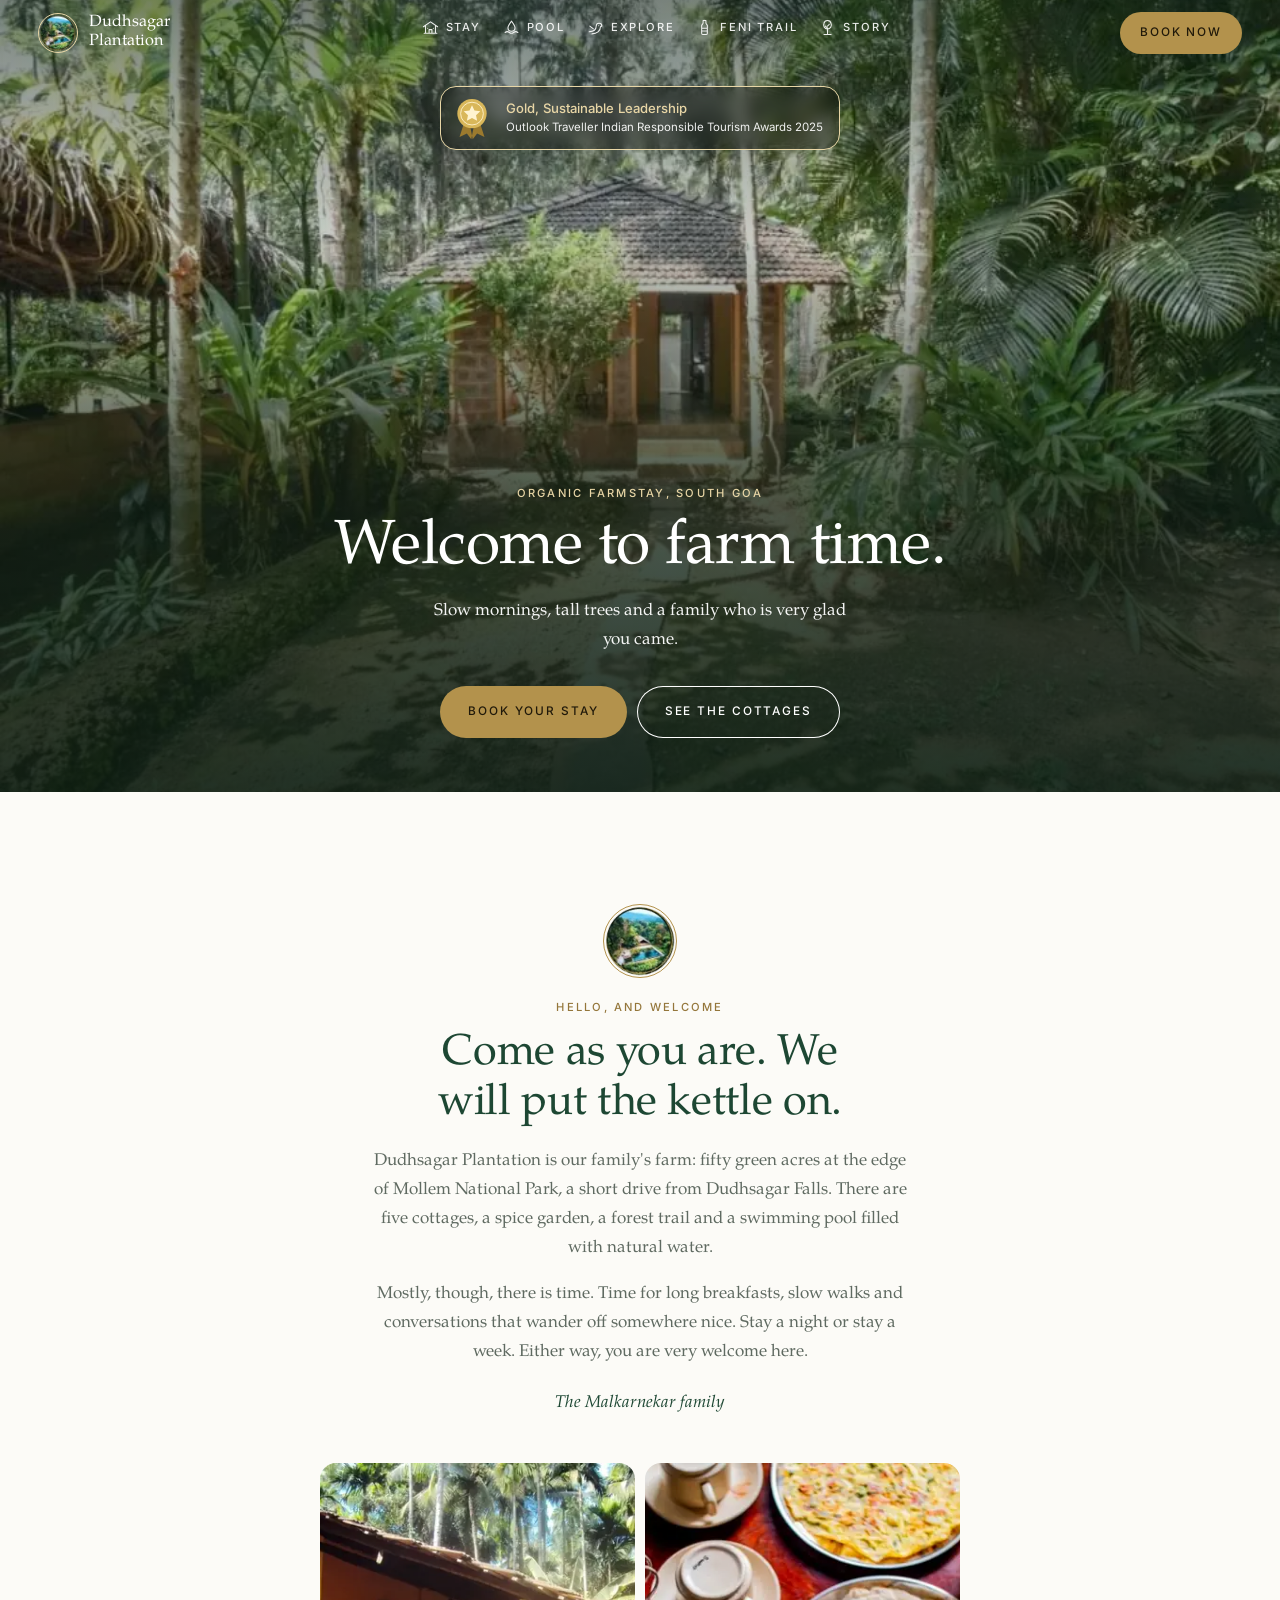
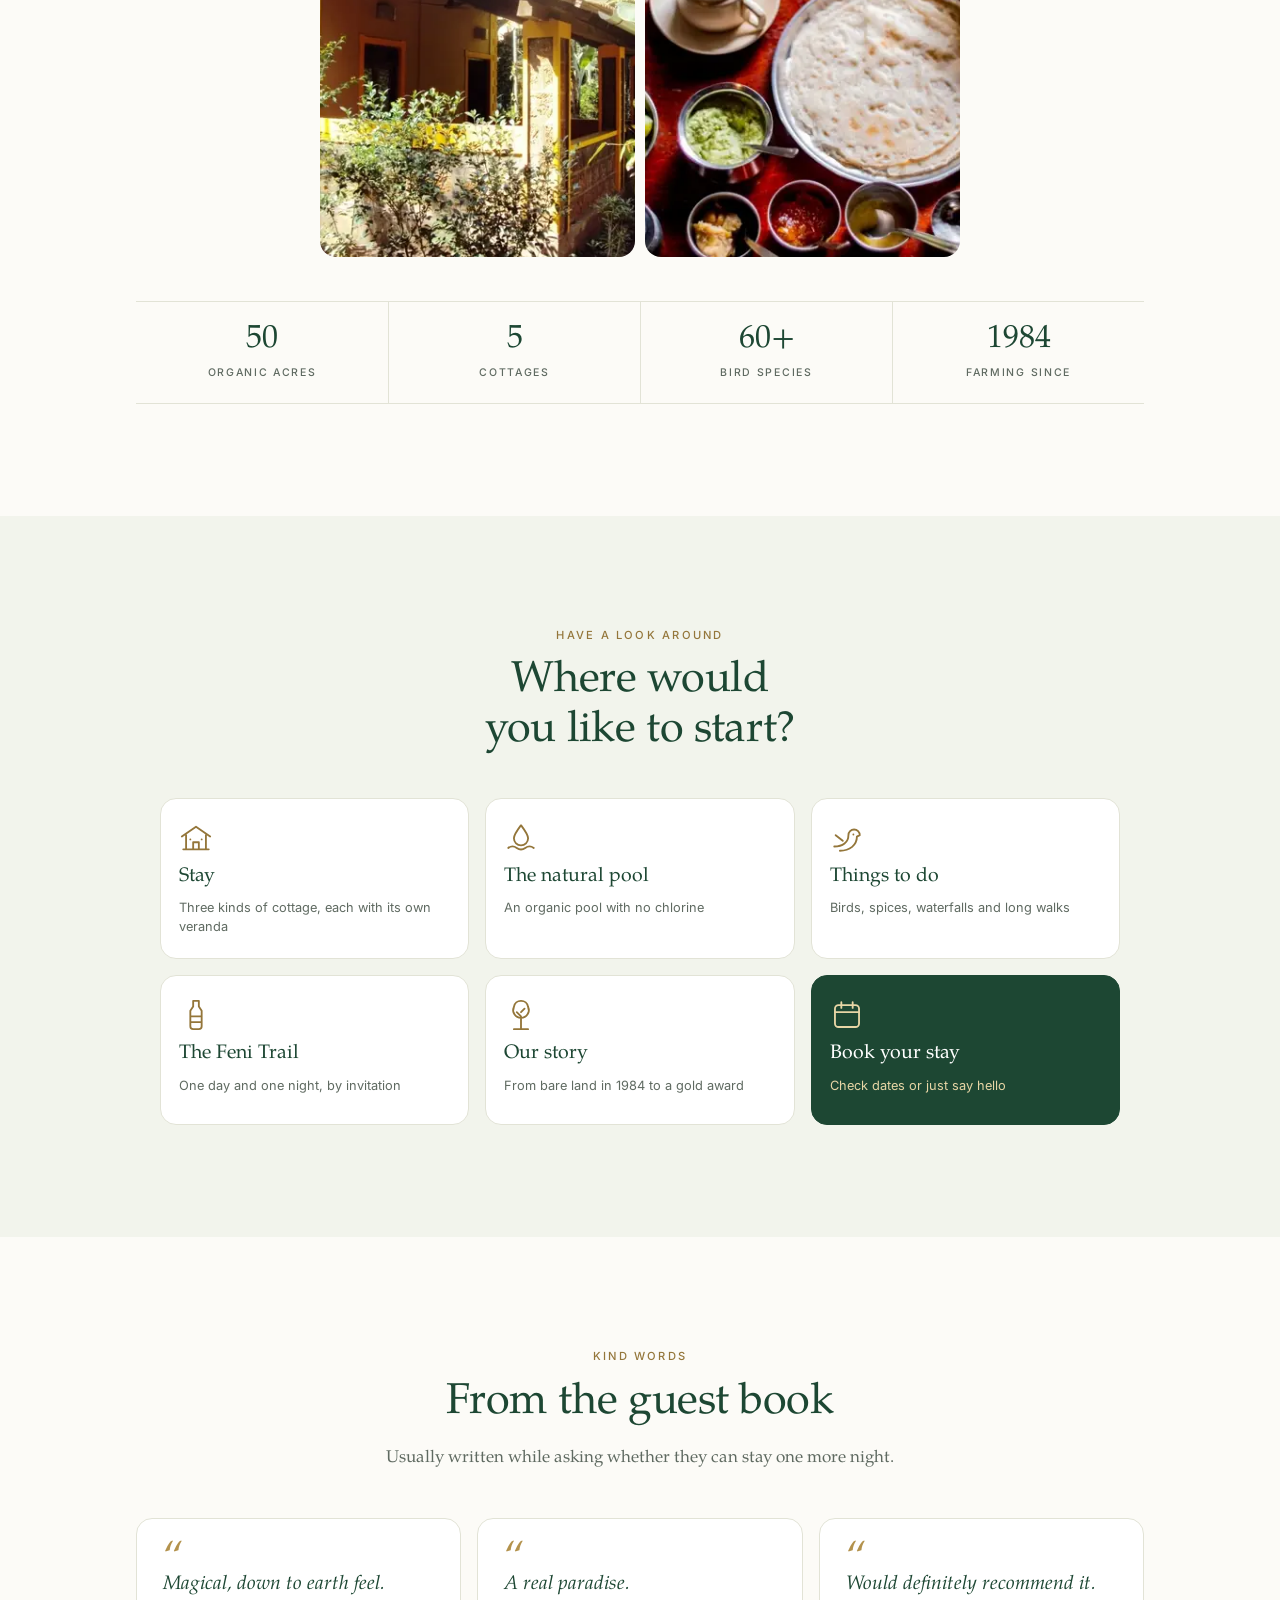
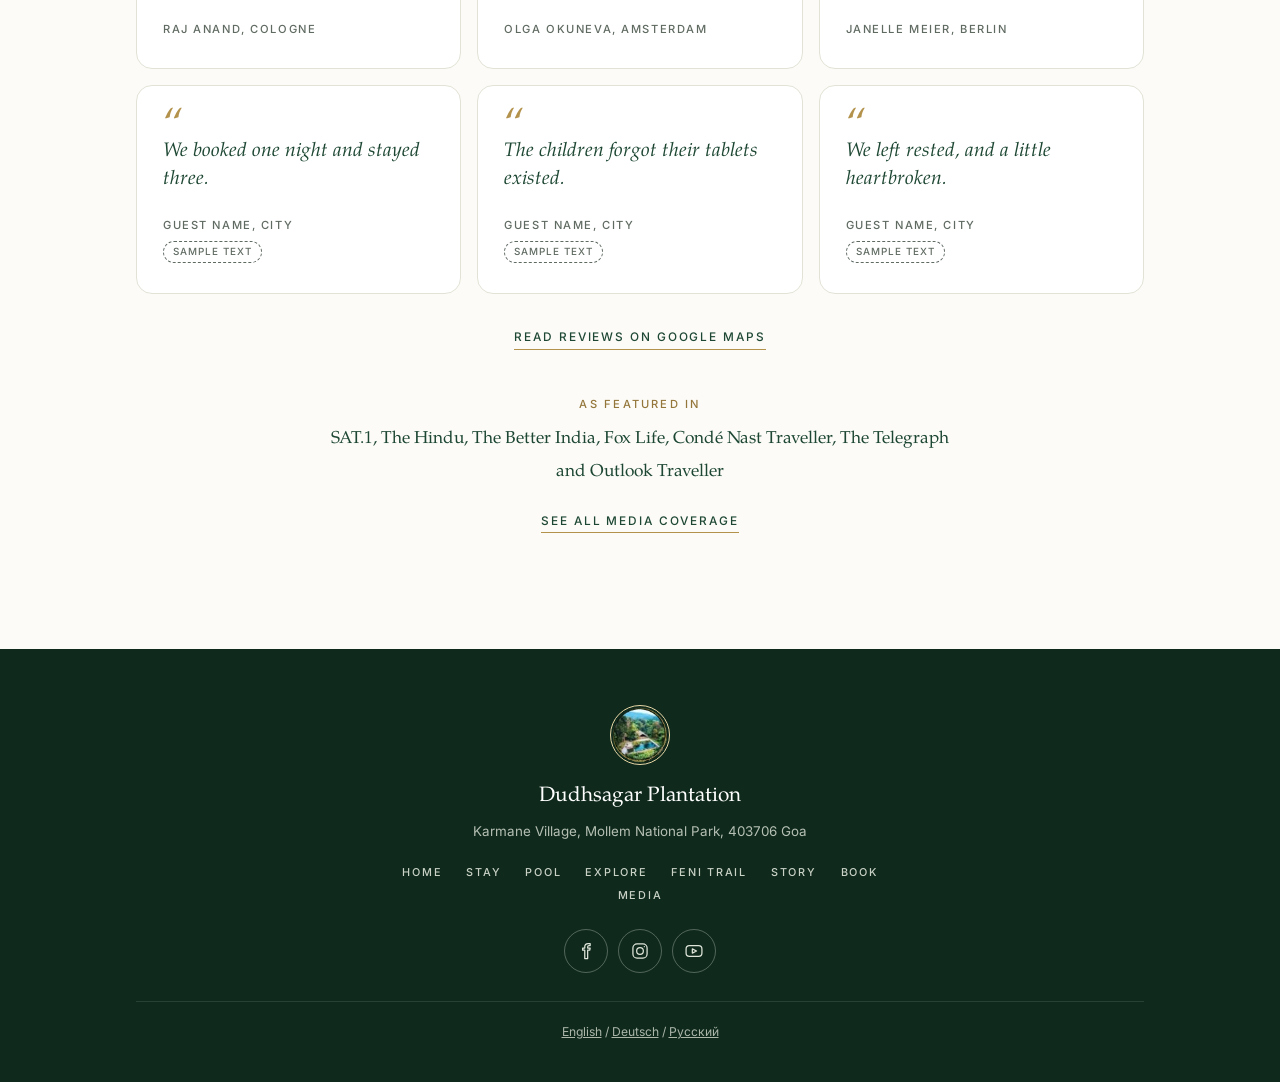
